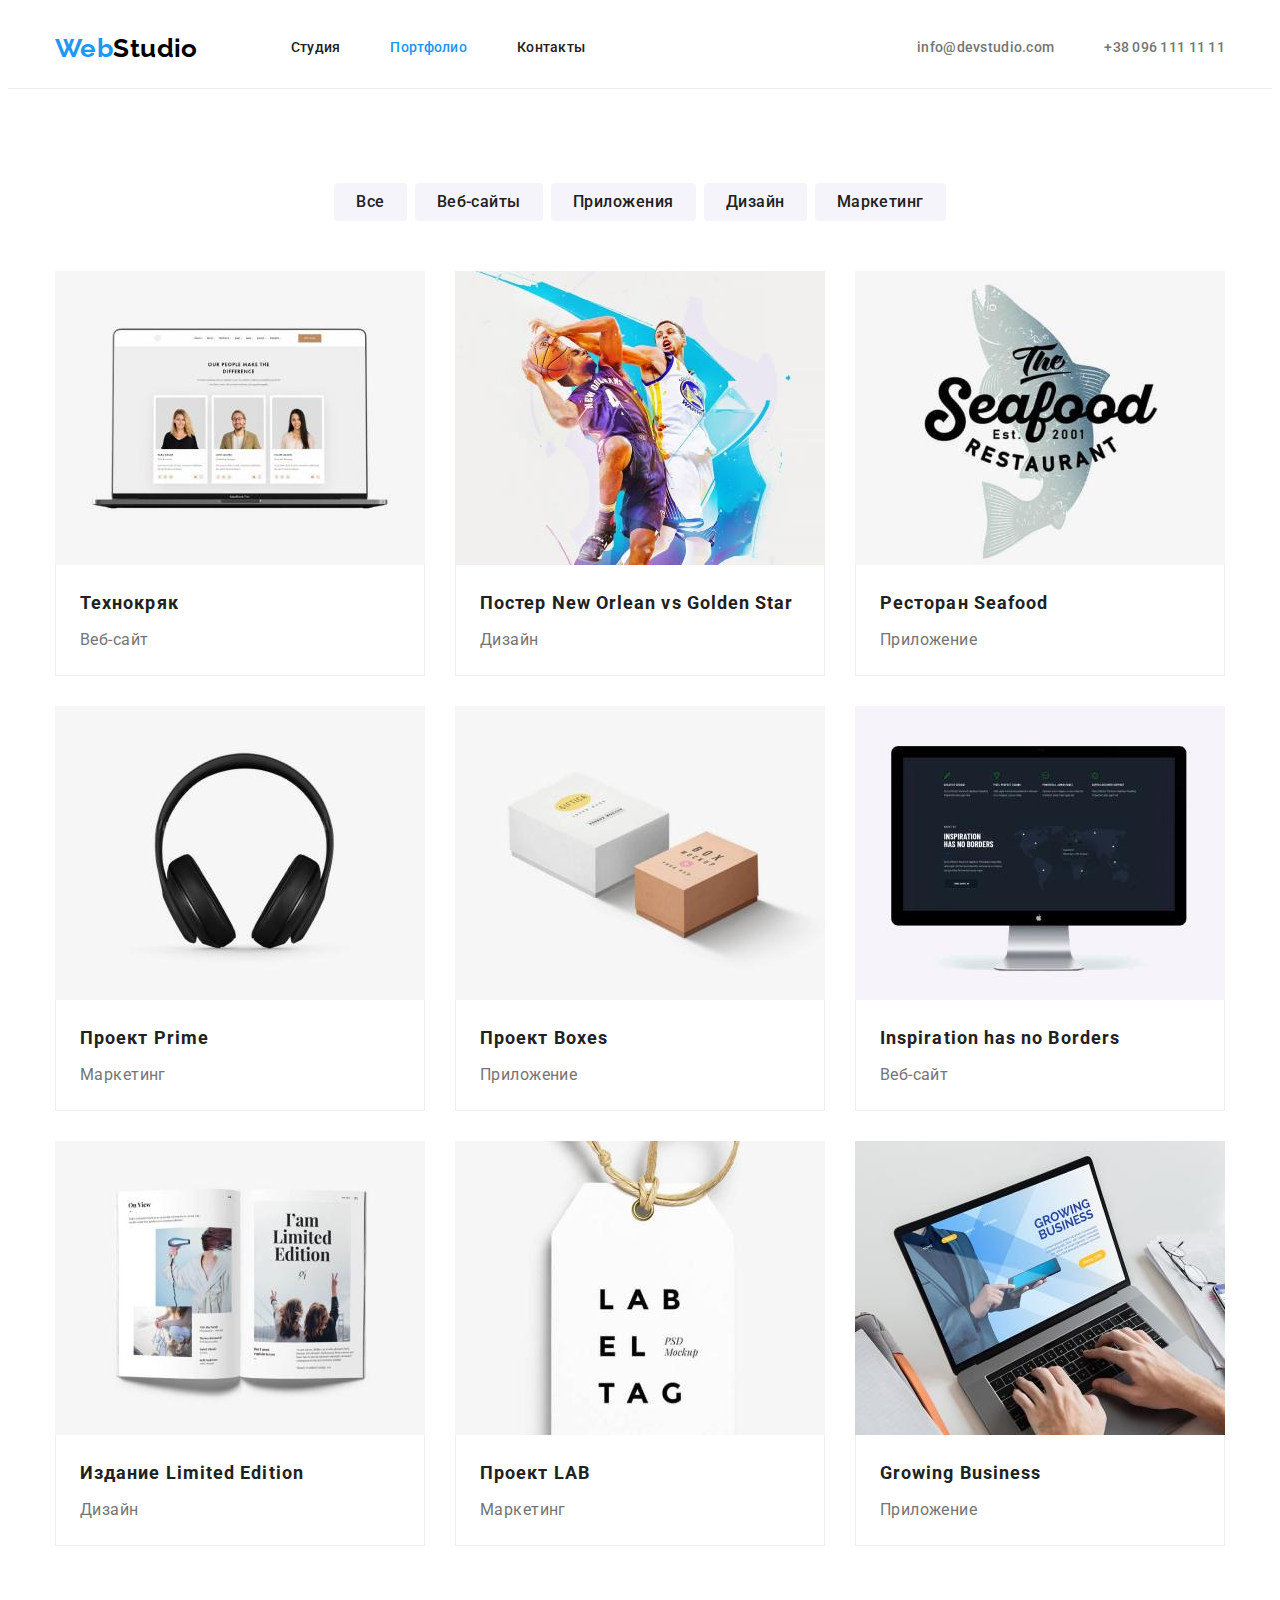
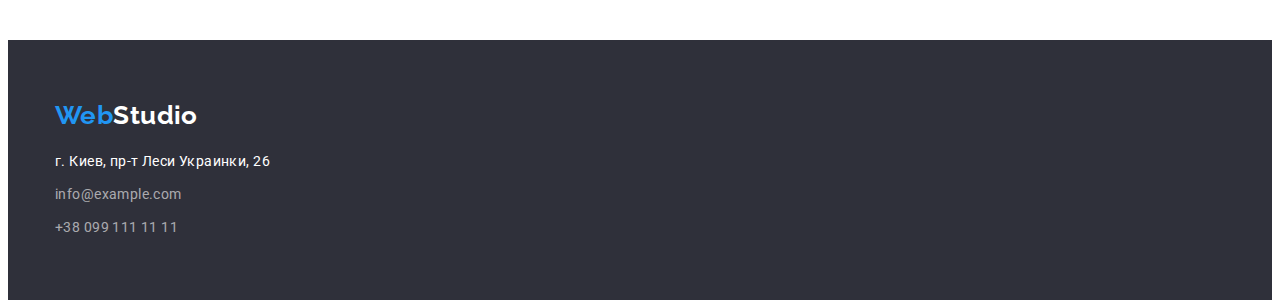
==== portfolio.html @ 8b74da99 "копирует файлы" ====
<!DOCTYPE html>
<html lang="ru">
  <head>
    <meta charset="UTF-8" />
    <meta http-equiv="X-UA-Compatible" content="IE=edge" />
    <meta name="viewport" content="width=device-width, initial-scale=1.0" />
    <title>Студия_ВМ</title>

    <link rel="preconnect" href="https://fonts.googleapis.com" />
    <link rel="preconnect" href="https://fonts.gstatic.com" crossorigin />
    <link
      href="https://fonts.googleapis.com/css2?family=Raleway:wght@700&family=Roboto:wght@400;500;700;900&display=swap"
      rel="stylesheet"
    />

    <link
      rel="stylesheet"
      href="https://cdnjs.cloudflare.com/ajax/libs/modern-normalize/1.1.0/modern-normalize.min.css"
      integrity="sha512-wpPYUAdjBVSE4KJnH1VR1HeZfpl1ub8YT/NKx4PuQ5NmX2tKuGu6U/JRp5y+Y8XG2tV+wKQpNHVUX03MfMFn9Q=="
      crossorigin="anonymous"
      referrerpolicy="no-referrer"
    />

    <link rel="stylesheet" href="./css/styles.css" />
  </head>
  <body>
    <header class="header">
      <div class="header-menu container">
        <a href="./index.html" class="logo"
          >Web<span class="accent-logo">Studio</span></a
        >
        <nav>
          <ul class="site-nav">
            <li class="nav-item">
              <a href="./index.html" class="nav-link">Студия</a>
            </li>
            <li class="nav-item">
              <a href="./portfolio.html" class="nav-link current">Портфолио</a>
            </li>
            <li class="nav-item">
              <a href="" class="nav-link">Контакты</a>
            </li>
          </ul>
        </nav>
        <ul class="contacts-nav">
          <li class="nav-item">
            <a href="mailto:info@devstudio.com" class="nav-link contacts-color"
              >info@devstudio.com</a
            >
          </li>
          <li class="nav-item">
            <a href="tel:+380961111111" class="nav-link contacts-color"
              >+38 096 111 11 11</a
            >
          </li>
        </ul>
      </div>
    </header>
    <main>
      <section class="section">
        <div class="container">
          <h1 class="visually-hidden">Наши проекты</h1>
          <ul class="filter">
            <li class="filter-item">
              <button class="filter-button" type="button">Все</button>
            </li>
            <li class="filter-item">
              <button class="filter-button" type="button">Веб-сайты</button>
            </li>
            <li class="filter-item">
              <button class="filter-button" type="button">Приложения</button>
            </li>
            <li class="filter-item">
              <button class="filter-button" type="button">Дизайн</button>
            </li>
            <li class="filter-item">
              <button class="filter-button" type="button">Маркетинг</button>
            </li>
          </ul>
          <ul class="projects-list">
            <li class="projects-item">
              <a href="" class="project-link">
                <img
                  src="./img/portfolio/tehnokrak.jpg"
                  alt="Технокряк"
                  class="img-portfolio"
                  width="370"
                  height="294"
                />
                <div class="projects-text">
                  <h2 class="title-portfolio">Технокряк</h2>
                  <p class="text-portfolio">Веб-сайт</p>
                </div>
              </a>
            </li>
            <li class="projects-item">
              <a href="" class="project-link">
                <img
                  src="./img/portfolio/poster-new-orlean.jpg"
                  alt="Постер"
                  class="img-portfolio"
                  width="370"
                  height="294"
                />
                <div class="projects-text">
                  <h2 class="title-portfolio">
                    Постер New Orlean vs Golden Star
                  </h2>
                  <p class="text-portfolio">Дизайн</p>
                </div>
              </a>
            </li>
            <li class="projects-item">
              <a href="" class="project-link">
                <img
                  src="./img/portfolio/restoran-seafood.jpg"
                  alt="Ресторан"
                  class="img-portfolio"
                  width="370"
                  height="294"
                />
                <div class="projects-text">
                  <h2 class="title-portfolio">Ресторан Seafood</h2>
                  <p class="text-portfolio">Приложение</p>
                </div>
              </a>
            </li>
            <li class="projects-item">
              <a href="" class="project-link">
                <img
                  src="./img/portfolio/project-prime.jpg"
                  alt="Наушники"
                  class="img-portfolio"
                  width="370"
                  height="294"
                />
                <div class="projects-text">
                  <h2 class="title-portfolio">Проект Prime</h2>
                  <p class="text-portfolio">Маркетинг</p>
                </div>
              </a>
            </li>
            <li class="projects-item">
              <a href="" class="project-link">
                <img
                  src="./img/portfolio/project-boxes.jpg"
                  alt="Коробки"
                  class="img-portfolio"
                  width="370"
                  height="294"
                />
                <div class="projects-text">
                  <h2 class="title-portfolio">Проект Boxes</h2>
                  <p class="text-portfolio">Приложение</p>
                </div>
              </a>
            </li>
            <li class="projects-item">
              <a href="" class="project-link">
                <img
                  src="./img/portfolio/inspiration.jpg"
                  alt="Вдохновения без границ"
                  class="img-portfolio"
                  width="370"
                  height="294"
                />
                <div class="projects-text">
                  <h2 class="title-portfolio">Inspiration has no Borders</h2>
                  <p class="text-portfolio">Веб-сайт</p>
                </div>
              </a>
            </li>
            <li class="projects-item">
              <a href="" class="project-link">
                <img
                  src="./img/portfolio/izdanie-limitet.jpg"
                  alt="Лимитированое издание"
                  class="img-portfolio"
                  width="370"
                  height="294"
                />
                <div class="projects-text">
                  <h2 class="title-portfolio">Издание Limited Edition</h2>
                  <p class="text-portfolio">Дизайн</p>
                </div>
              </a>
            </li>
            <li class="projects-item">
              <a href="" class="project-link">
                <img
                  src="./img/portfolio/project-lab.jpg"
                  alt="Проект Лаб"
                  class="img-portfolio"
                  width="370"
                  height="294"
                />
                <div class="projects-text">
                  <h2 class="title-portfolio">Проект LAB</h2>
                  <p class="text-portfolio">Маркетинг</p>
                </div>
              </a>
            </li>
            <li class="projects-item">
              <a href="" class="project-link">
                <img
                  src="./img/portfolio/growing-business.jpg"
                  alt="Растущий бизнес"
                  class="img-portfolio"
                  width="370"
                  height="294"
                />
                <div class="projects-text">
                  <h2 class="title-portfolio">Growing Business</h2>
                  <p class="text-portfolio">Приложение</p>
                </div>
              </a>
            </li>
          </ul>
        </div>
      </section>
    </main>
    <footer class="page-footer">
      <div class="container">
        <a href="./index.html" class="logo footer-logo"
          >Web<span class="accent-logo-footer">Studio</span></a
        >
        <address class="contacts">
          <ul class="contacts-list">
            <li class="contacts-item">
              <a href="" class="contacts-link-map"
                >г. Киев, пр-т Леси Украинки, 26</a
              >
            </li>
            <li class="contacts-item">
              <a href="mailto:info@example.com" class="contacts-link-f"
                >info@example.com</a
              >
            </li>
            <li class="contacts-item">
              <a href="tel:+380961111111" class="contacts-link-f"
                >+38 099 111 11 11</a
              >
            </li>
          </ul>
        </address>
      </div>
    </footer>
  </body>
</html>
---- css/styles.css ----
:root {
    --primary-text-color: #757575;
    --title-text-color: #212121;
    --accent-color: #2196F3;
    --basic-white-color: #ffffff;
    --basic-dark-color: #2F303A;

}

*,
*::before,
*::after {
  box-sizing: border-box;
}

body {
    background-color: var(--basic-white-color);
    color: var(--primary-text-color);

    font-family: 'Roboto', sans-serif;
    font-size: 14px;
    line-height: 1.71;
    letter-spacing: 0.03em;
}


/* hover focus */

.nav-link:hover,
.nav-link:focus,

.contacts-link-map:hover,
.contacts-link-map:focus,
.contacts-link-f:hover,
.contacts-link-f:focus {
    color: var(--accent-color);
}


/* ----- global style ----- */

.section {
    padding-top: 94px;
    padding-bottom: 94px;
}

.container {
    width: 1200px;
    padding-left:  15px;
    padding-right: 15px;
    margin-right: auto;
    margin-left: auto;
}

.nav-link.current {
    color: var(--accent-color);

}

.visually-hidden {
    position: absolute;
    width: 1px;
    height: 1px;
    margin: -1px;
    padding: 0;
    overflow: hidden;
    border: 0;
    clip: rect(0 0 0 0)
  }

a {
    text-decoration: none;
}

ul {
    padding: 0;
    margin: 0;
    list-style: none;
}

img {
    display: block;
    max-width: 100%;
    height: auto;
}

h1, h2, h3, p {
    margin-top: 0;
    margin-bottom: 0;
}


/* ----- header ----- */

/* logo */

.header {
    border-bottom: 1px solid #ECECEC;
}

.header-menu {
    display: flex;
    align-items: center;
}

.logo {
    margin-right: 93px;

    color: var(--accent-color);
    font-family: Raleway, sans-serif;
    font-weight: 700;
    font-size: 26px;
    line-height: 1.19;
}

.accent-logo {
    color: #000000;
}

/* nav */

.site-nav {
    display: flex;
}

.nav-item + .nav-item {
    margin-left: 50px;
}

.contacts-nav {
    display: flex;
    margin-left: auto;

}
.nav-link {
    display: block;
    padding-top: 32px;
    padding-bottom: 32px;

    font-weight: 500;
    letter-spacing: 0.02em;
    line-height: 1.14;
    color: var(--title-text-color);
}

.contacts-color {
    color: var(--primary-text-color);
}


/* ----- studia ----- */

/* content main */

.hero {
    padding-top: 200px;
    padding-bottom: 200px;
    background-color: var(--basic-dark-color);
    text-align: center;
}

.hero-title {
    width: 680px;
    margin: 0 auto 30px;

    color: var(--basic-white-color);
    font-weight: 900;
    font-size: 44px;
    line-height: 1.5;
    letter-spacing: 0.06em;
    text-transform: uppercase;
}

.hero-button {
    display: inline-block;
    border-radius: 4px;
    padding: 10px 32px;

    cursor: pointer;
    border: transparent;

    background-color: var(--accent-color);
    color: var(--basic-white-color);
    font-family: inherit;
    font-weight: 700;
    font-size: 16px;
    line-height: 1.87;
    letter-spacing: 0.06em;
    text-align: center;
}
.hero-button:hover,
.hero-button:focus {
    color: var(--accent-color);
    background-color: var(--basic-white-color);
}


.title-second {
    margin-bottom: 50px;
    text-align: center;

    font-weight: 700;
    font-size: 36px;
    line-height: 1.17;
    color: var(--title-text-color);
}


/* benefits */

.benefits-list {
    display: flex;
    margin-left: -30px;
}

.benefits-item {
    flex-basis: calc(100% * 4 - 30px);
    margin-left: 30px;
}

.benefits-title {
    margin-bottom: 10px;
    font-size: 14px;
    font-weight: 700;
    text-transform: uppercase;
    color: var(--title-text-color);
}


/* doing */

.doing {
    padding-top: 0px;
}

.doing-list {
    display: flex;
    flex-wrap: wrap;
    margin-left: -30px;
}

.doing-item {
    flex-basis: calc(100% / 3 - 30px);
    margin-left: 30px;
}


/* team */

.team {
    background-color: #F5F4FA;
}

.team-list {
    display: flex;
    flex-wrap: wrap;

    font-size: 16px;
    line-height: 1.18;
}

.team-item {
    margin-right: 30px;
    /* margin-bottom: 30px; */

    background-color: #ffffff;
    border-radius: 0 0 4px 4px;
}

.team-item:nth-child(4n) {
    margin-right: 0px;
}
/* .team-item:nth-last-child(-n + 4) {
    margin-bottom: 0;
} */

.team-text-conteiner {
    padding-top: 30px;
    padding-bottom: 30px;
    text-align: center;
}

.team-title {
    margin-bottom: 10px;

    font-weight: 500;
    color: var(--title-text-color);
}


/* ----- portfolio ----- */

/* button filter */

.filter{
    display: flex;
    justify-content: center;
    margin-bottom: 50px;
}
.filter-item:not(:last-child) {
    margin-right: 8px;
}
.filter-button {
    padding: 6px 22px;
    font-family: inherit;
    font-weight: 500;
    font-size: 16px;
    line-height: 1.62;
    text-align: center;
    letter-spacing: 0.03em;
    background-color: #F5F4FA;
    color: var(--title-text-color);
    cursor: pointer;
    border: transparent;
    border-radius: 4px;
}

.filter-button:hover,
.filter-button:focus {
    color: var(--basic-white-color);
    background-color: var(--accent-color);
    box-shadow: 0px 3px 1px rgba(0, 0, 0, 0.1), 0px 1px 2px rgba(0, 0, 0, 0.08), 0px 2px 2px rgba(0, 0, 0, 0.12);
    border-radius: 4px;
}


/* projects */

.projects-list {
    display: flex;
    flex-wrap: wrap;
    margin: -15px;
}

.projects-item {
    flex-basis: calc(100% / 3 - 30px);
    margin: 15px;
}

.projects-text {
    padding: 20px 24px;
    border-left: 1px solid #EEEEEE;
    border-bottom: 1px solid #EEEEEE;
    border-right: 1px solid #EEEEEE;
}

.title-portfolio {
    margin-bottom: 4px;

    font-weight: 700;
    font-size: 18px;
    line-height: 2;
    letter-spacing: 0.06em;
    color: var(--title-text-color);
}

.text-portfolio {
    font-size: 16px;
    line-height: 1.87;
    color: var(--primary-text-color);
}


/* ----- footer style ----- */

.page-footer{
    padding-top: 60px;
    padding-bottom: 60px;
    background-color: var(--basic-dark-color);
}

.footer-logo {
    display: inline-block;
    margin-right: 0;
    margin-bottom: 20px;
}

.accent-logo-footer {
    color: var(--basic-white-color);
}

.contacts {
    font-style: normal;
}

.contacts-item:not(:last-child) {
    margin-bottom: 9px;
}

.contacts-link-map{
    color: var(--basic-white-color);
}

.contacts-link-f {
    color: rgba(255, 255, 255, 0.6);
}
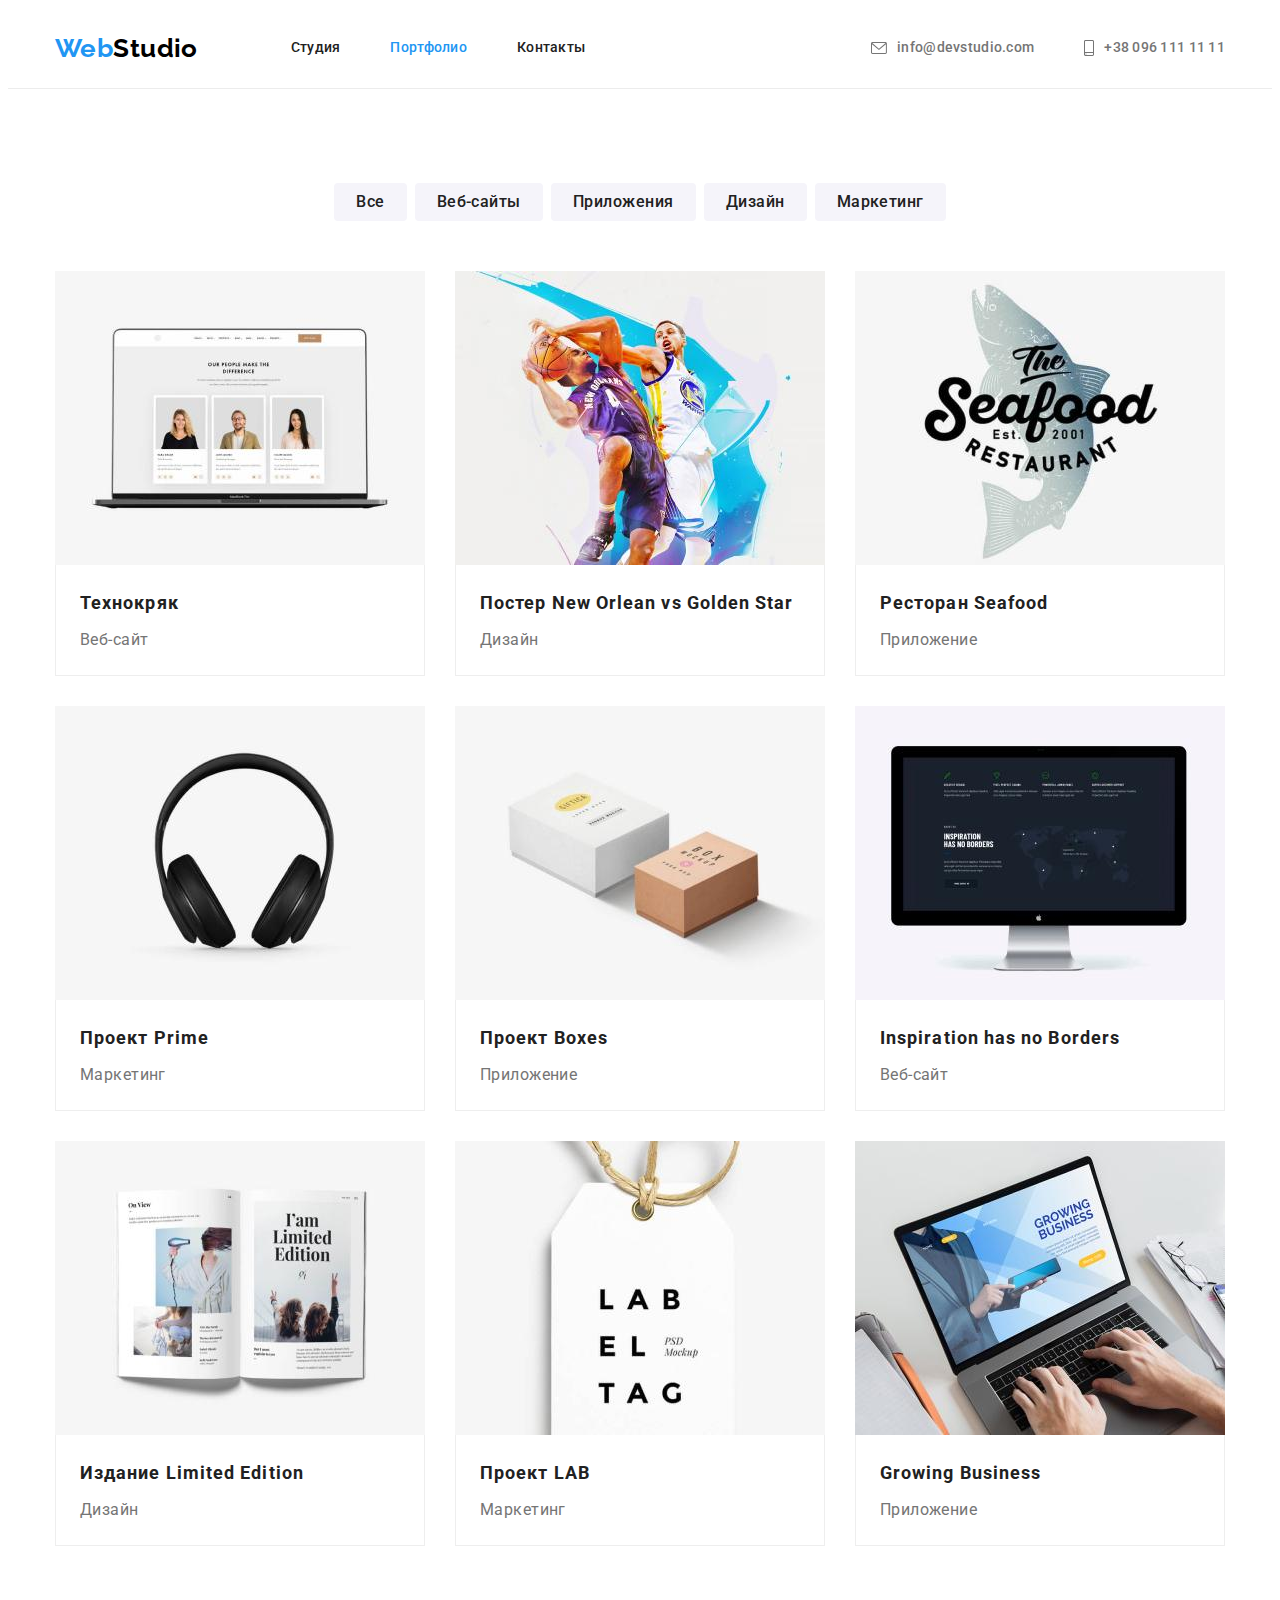
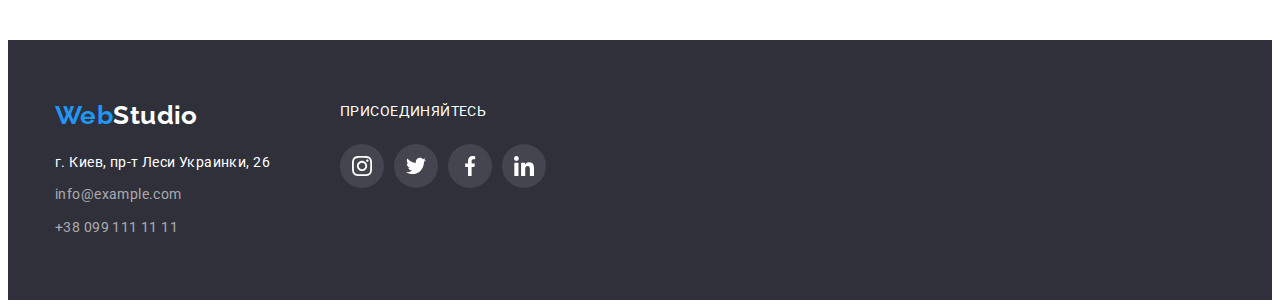
==== commit 1e1f5454: "верстает футер" ====
--- a/portfolio.html
+++ b/portfolio.html
@@ -45,12 +45,20 @@
         <ul class="contacts-nav">
           <li class="nav-item">
             <a href="mailto:info@devstudio.com" class="nav-link contacts-color"
-              >info@devstudio.com</a
+              >
+              <svg class="nav-icon" width="16px" height="12px"> 
+                <use href="./img/icons.svg#envelope"></use>
+              </svg>
+              info@devstudio.com</a
             >
           </li>
           <li class="nav-item">
             <a href="tel:+380961111111" class="nav-link contacts-color"
-              >+38 096 111 11 11</a
+              >
+              <svg class="nav-icon" width="10px" height="16px"> 
+                <use href="./img/icons.svg#smartphone"></use>
+              </svg>
+              +38 096 111 11 11</a
             >
           </li>
         </ul>
@@ -77,9 +85,10 @@
               <button class="filter-button" type="button">Маркетинг</button>
             </li>
           </ul>
+          <!-- projects -->
           <ul class="projects-list">
             <li class="projects-item">
-              <a href="" class="project-link">
+              <a href="" class="projects-link">
                 <img
                   src="./img/portfolio/tehnokrak.jpg"
                   alt="Технокряк"
@@ -94,7 +103,7 @@
               </a>
             </li>
             <li class="projects-item">
-              <a href="" class="project-link">
+              <a href="" class="projects-link">
                 <img
                   src="./img/portfolio/poster-new-orlean.jpg"
                   alt="Постер"
@@ -111,7 +120,7 @@
               </a>
             </li>
             <li class="projects-item">
-              <a href="" class="project-link">
+              <a href="" class="projects-link">
                 <img
                   src="./img/portfolio/restoran-seafood.jpg"
                   alt="Ресторан"
@@ -126,7 +135,7 @@
               </a>
             </li>
             <li class="projects-item">
-              <a href="" class="project-link">
+              <a href="" class="projects-link">
                 <img
                   src="./img/portfolio/project-prime.jpg"
                   alt="Наушники"
@@ -141,7 +150,7 @@
               </a>
             </li>
             <li class="projects-item">
-              <a href="" class="project-link">
+              <a href="" class="projects-link">
                 <img
                   src="./img/portfolio/project-boxes.jpg"
                   alt="Коробки"
@@ -156,7 +165,7 @@
               </a>
             </li>
             <li class="projects-item">
-              <a href="" class="project-link">
+              <a href="" class="projects-link">
                 <img
                   src="./img/portfolio/inspiration.jpg"
                   alt="Вдохновения без границ"
@@ -171,7 +180,7 @@
               </a>
             </li>
             <li class="projects-item">
-              <a href="" class="project-link">
+              <a href="" class="projects-link">
                 <img
                   src="./img/portfolio/izdanie-limitet.jpg"
                   alt="Лимитированое издание"
@@ -186,7 +195,7 @@
               </a>
             </li>
             <li class="projects-item">
-              <a href="" class="project-link">
+              <a href="" class="projects-link">
                 <img
                   src="./img/portfolio/project-lab.jpg"
                   alt="Проект Лаб"
@@ -201,7 +210,7 @@
               </a>
             </li>
             <li class="projects-item">
-              <a href="" class="project-link">
+              <a href="" class="projects-link">
                 <img
                   src="./img/portfolio/growing-business.jpg"
                   alt="Растущий бизнес"
@@ -220,7 +229,8 @@
       </section>
     </main>
     <footer class="page-footer">
-      <div class="container">
+      <div class="container footer-container">
+        <div class="footer-contacts">
         <a href="./index.html" class="logo footer-logo"
           >Web<span class="accent-logo-footer">Studio</span></a
         >
@@ -243,7 +253,65 @@
             </li>
           </ul>
         </address>
+        </div>
+      <div class="join">
+        <p class="join-text">присоединяйтесь</p>
+        <ul class="team-icon-list">
+          <li class="team-icon-item">
+            <a
+              href=""
+              target="_blank"
+              rel="noreferrer noopener"
+              class="team-icon-link join-icon"
+              >
+              <svg class="join-social-ico" width="20px" height="20px">
+                <use href="./img/icons.svg#instagram"></use>
+              </svg>
+              </a
+            >
+          </li>
+          <li class="team-icon-item">
+            <a
+              href=""
+              target="_blank"
+              rel="noreferrer noopener"
+              class="team-icon-link join-icon"
+              >
+              <svg class="join-social-ico" width="20px" height="20px">
+                <use href="./img/icons.svg#twitter"></use>
+              </svg>
+              </a
+            >
+          </li>
+          <li class="team-icon-item">
+            <a
+              href=""
+              target="_blank"
+              rel="noreferrer noopener"
+              class="team-icon-link join-icon"
+              >
+              <svg class="join-social-ico" width="20px" height="20px">
+                <use href="./img/icons.svg#facebook"></use>
+              </svg>
+              </a
+            >
+          </li>
+          <li class="team-icon-item">
+            <a
+              href=""
+              target="_blank"
+              rel="noreferrer noopener"
+              class="team-icon-link join-icon"
+              >
+              <svg class="join-social-ico" width="20px" height="20px">
+                <use href="./img/icons.svg#linkedin"></use>
+              </svg>
+              </a
+            >
+          </li>
+        </ul>
       </div>
+    </div>
     </footer>
   </body>
 </html>
--- a/css/styles.css
+++ b/css/styles.css
@@ -4,6 +4,7 @@
     --accent-color: #2196F3;
     --basic-white-color: #ffffff;
     --basic-dark-color: #2F303A;
+    --primary-icon-color: #AFB1B8;
 
 }
 
@@ -145,18 +146,41 @@
 
 .contacts-color {
     color: var(--primary-text-color);
+    display: flex;
+    align-items: center;
+}
+
+.nav-icon {
+    margin-right: 10px;
+    fill: var(--primary-text-color);
+
+}
+
+.nav-link:hover .nav-icon,
+.nav-link:focus .nav-icon {
+    fill: var(--accent-color);
 }
 
 
 /* ----- studia ----- */
 
-/* content main */
+/* hero */
 
 .hero {
     padding-top: 200px;
     padding-bottom: 200px;
-    background-color: var(--basic-dark-color);
+    background-color: #C4C4C4;
     text-align: center;
+    background-image: linear-gradient(
+        rgba(47, 48, 58, 0.4), 
+        rgba(47, 48, 58, 0.4)
+        ), 
+        url(../img/hero-bg.jpg);
+    background-repeat: no-repeat;
+    background-size: cover;
+    background-position: center;
+    max-width: 1600px;
+    margin: 0 auto;
 }
 
 .hero-title {
@@ -187,6 +211,7 @@
     line-height: 1.87;
     letter-spacing: 0.06em;
     text-align: center;
+    box-shadow: 0px 4px 4px rgba(0, 0, 0, 0.15);
 }
 .hero-button:hover,
 .hero-button:focus {
@@ -216,6 +241,34 @@
 .benefits-item {
     flex-basis: calc(100% * 4 - 30px);
     margin-left: 30px;
+}
+
+.benefits-item::before {
+    display: block;
+    content: '';
+    height: 120px;
+    margin-bottom: 30px;
+    border-radius: 4px;
+
+    background-color: #F5F4FA;
+    background-repeat: no-repeat;
+    background-position: center;
+}
+
+.benefits-icon-antenna::before {
+    background-image: url(../img/benefits/antenna.svg);
+}
+
+.benefits-icon-clock::before {
+    background-image: url(../img/benefits/clock.svg);
+}
+
+.benefits-icon-diagram::before {
+    background-image: url(../img/benefits/diagram.svg);
+}
+
+.benefits-icon-astronaut::before {
+    background-image: url(../img/benefits/astronaut.svg);
 }
 
 .benefits-title {
@@ -261,18 +314,17 @@
 
 .team-item {
     margin-right: 30px;
-    /* margin-bottom: 30px; */
 
     background-color: #ffffff;
+    box-shadow: 0px 1px 3px rgba(0, 0, 0, 0.12), 
+    0px 1px 1px rgba(0, 0, 0, 0.14), 
+    0px 2px 1px rgba(0, 0, 0, 0.2);
     border-radius: 0 0 4px 4px;
 }
 
 .team-item:nth-child(4n) {
     margin-right: 0px;
 }
-/* .team-item:nth-last-child(-n + 4) {
-    margin-bottom: 0;
-} */
 
 .team-text-conteiner {
     padding-top: 30px;
@@ -285,6 +337,87 @@
 
     font-weight: 500;
     color: var(--title-text-color);
+}
+
+.team-text {
+    margin-bottom: 16px;
+}
+
+.team-icon-list {
+    display: flex;
+    justify-content: center;
+}
+
+.team-icon-item {
+    width: 44px;
+    height: 44px;
+    margin-right: 10px;
+}
+
+.team-icon-item:last-child {
+    margin-right: 0;
+}
+
+.team-icon-link {
+    width: 100%;
+    height: 100%;
+
+    border-radius: 50%;
+    display: flex;
+    align-items: center;
+    justify-content: center;
+}
+.team-social-ico {
+    fill: #AFB1B8;
+}
+
+.team-icon-link:hover,
+.team-icon-link:focus {
+    background-color: var(--accent-color);
+}
+.team-icon-link:hover .team-social-ico,
+.team-icon-link:focus .team-social-ico {
+    fill: #ffffff;
+}
+
+
+/* clients */
+
+.clients-list {
+    display: flex;
+    justify-content: center;
+}
+
+.clients-item {
+    width: 170px;
+    height: 92px;
+    margin-right: 30px;
+}
+.clients-item:last-child {
+    margin-right: 0;
+}
+
+.clients-icon-link {
+    width: 100%;
+    height: 100%;
+    display: flex;
+    align-items: center;
+    justify-content: center;
+    border: 1px solid var(--primary-icon-color);
+    border-radius: 4px;
+}
+.clients-icon-link:hover,
+.clients-icon-link:focus {
+    border: 1px solid var(--accent-color);
+}
+
+.clients-icon {
+    fill: var(--primary-icon-color);
+}
+
+.clients-icon-link:hover .clients-icon,
+.clients-icon-link:focus .clients-icon {
+    fill: var(--accent-color);
 }
 
 
@@ -337,6 +470,17 @@
     margin: 15px;
 }
 
+.projects-link {
+    display: block;
+    width: 100%;
+    height: 100%;
+}
+
+.projects-link:hover,
+.projects-link:focus {
+    box-shadow: 0px 1px 1px rgba(0, 0, 0, 0.12), 0px 4px 4px rgba(0, 0, 0, 0.06), 1px 4px 6px rgba(0, 0, 0, 0.16);
+}
+
 .projects-text {
     padding: 20px 24px;
     border-left: 1px solid #EEEEEE;
@@ -369,6 +513,14 @@
     background-color: var(--basic-dark-color);
 }
 
+.footer-container {
+    display: flex;
+}
+
+.footer-contacts {
+    margin-right: 70px;
+}
+
 .footer-logo {
     display: inline-block;
     margin-right: 0;
@@ -393,4 +545,20 @@
 
 .contacts-link-f {
     color: rgba(255, 255, 255, 0.6);
+}
+
+.join-text {
+    margin-bottom: 20px;
+    
+    letter-spacing: 0.03em;
+    text-transform: uppercase;
+    color: var(--basic-white-color);
+}
+
+.join-icon {
+    background-color: rgba(255, 255, 255, 0.1);;
+}
+
+.join-social-ico {
+    fill: #ffffff;
 }